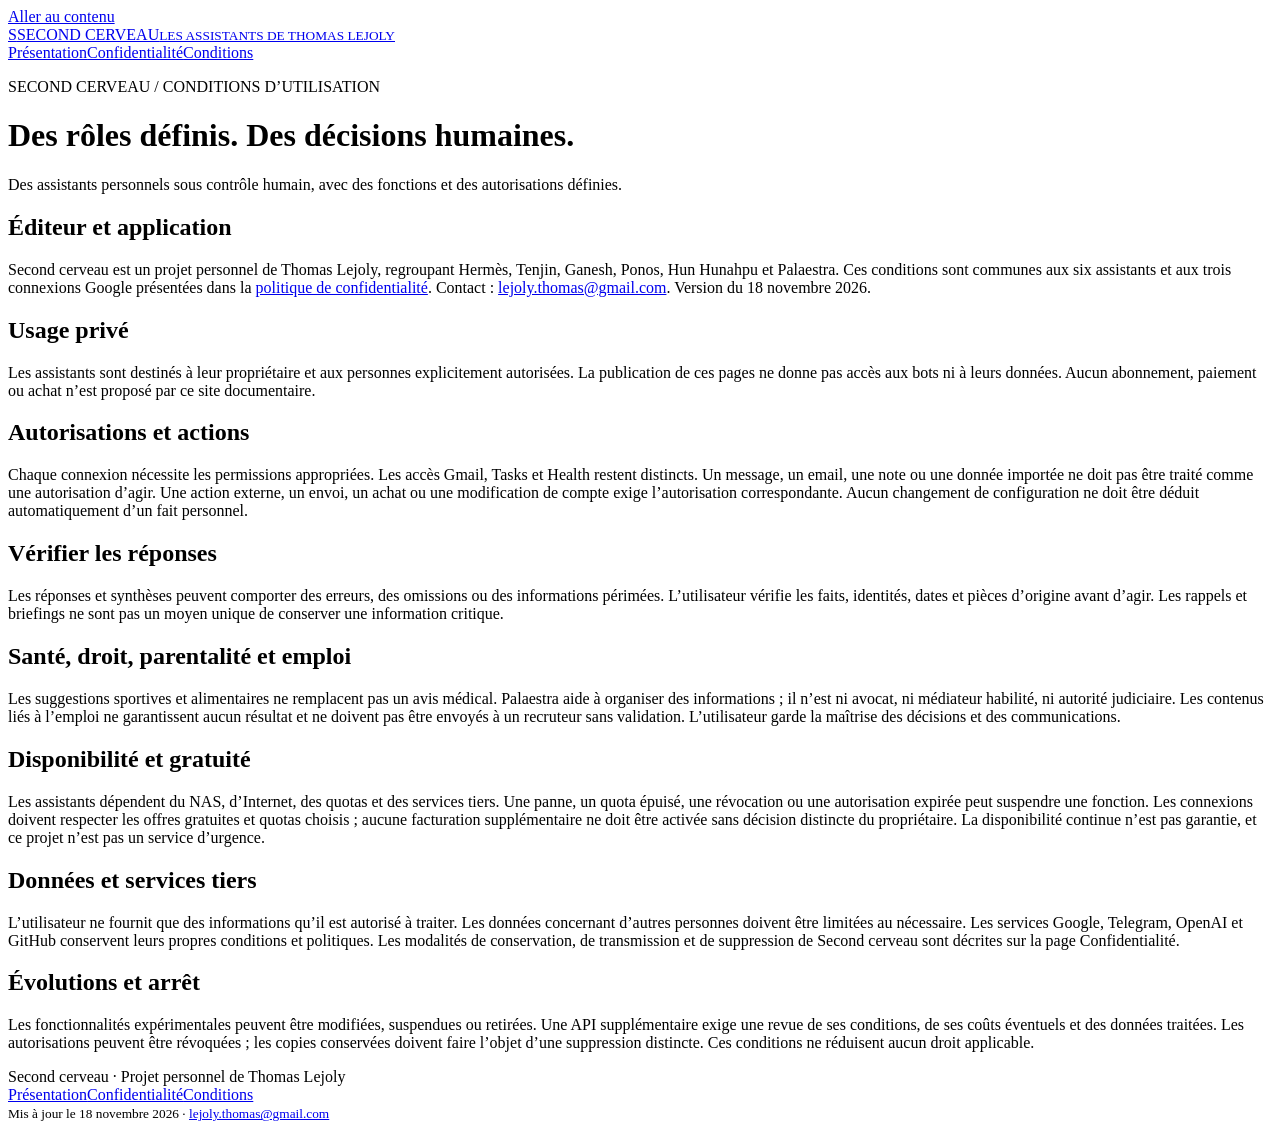
==== conditions.html @ e407645e "Publier les pages communes Second cerveau" ====
<!doctype html><html lang="fr"><head><meta charset="utf-8"><meta name="viewport" content="width=device-width,initial-scale=1"><meta name="description" content="Second cerveau : les assistants personnels de Thomas Lejoly, leurs connexions et leur politique de données."><title>Conditions d’utilisation — Second cerveau</title><link rel="stylesheet" href="style.css"></head><body><a class="skip" href="#contenu">Aller au contenu</a><header><a class="brand" href="index.html"><span class="mark">S</span><span>SECOND CERVEAU<small>LES ASSISTANTS DE THOMAS LEJOLY</small></span></a><nav aria-label="Navigation principale"><a href="index.html">Présentation</a><a href="confidentialite.html">Confidentialité</a><a href="conditions.html" aria-current="page">Conditions</a></nav></header><main id="contenu"><p class="eyebrow">SECOND CERVEAU / CONDITIONS D’UTILISATION</p><h1>Des rôles définis. Des décisions humaines.</h1><p class="lead">Des assistants personnels sous contrôle humain, avec des fonctions et des autorisations définies.</p>
<h2>Éditeur et application</h2><p>Second cerveau est un projet personnel de Thomas Lejoly, regroupant Hermès, Tenjin, Ganesh, Ponos, Hun Hunahpu et Palaestra. Ces conditions sont communes aux six assistants et aux trois connexions Google présentées dans la <a href="confidentialite.html">politique de confidentialité</a>. Contact : <a href="mailto:lejoly.thomas@gmail.com">lejoly.thomas@gmail.com</a>. Version du 18 novembre 2026.</p>
<h2>Usage privé</h2><p>Les assistants sont destinés à leur propriétaire et aux personnes explicitement autorisées. La publication de ces pages ne donne pas accès aux bots ni à leurs données. Aucun abonnement, paiement ou achat n’est proposé par ce site documentaire.</p>
<h2>Autorisations et actions</h2><p>Chaque connexion nécessite les permissions appropriées. Les accès Gmail, Tasks et Health restent distincts. Un message, un email, une note ou une donnée importée ne doit pas être traité comme une autorisation d’agir. Une action externe, un envoi, un achat ou une modification de compte exige l’autorisation correspondante. Aucun changement de configuration ne doit être déduit automatiquement d’un fait personnel.</p>
<h2>Vérifier les réponses</h2><p>Les réponses et synthèses peuvent comporter des erreurs, des omissions ou des informations périmées. L’utilisateur vérifie les faits, identités, dates et pièces d’origine avant d’agir. Les rappels et briefings ne sont pas un moyen unique de conserver une information critique.</p>
<h2>Santé, droit, parentalité et emploi</h2><p>Les suggestions sportives et alimentaires ne remplacent pas un avis médical. Palaestra aide à organiser des informations ; il n’est ni avocat, ni médiateur habilité, ni autorité judiciaire. Les contenus liés à l’emploi ne garantissent aucun résultat et ne doivent pas être envoyés à un recruteur sans validation. L’utilisateur garde la maîtrise des décisions et des communications.</p>
<h2>Disponibilité et gratuité</h2><p>Les assistants dépendent du NAS, d’Internet, des quotas et des services tiers. Une panne, un quota épuisé, une révocation ou une autorisation expirée peut suspendre une fonction. Les connexions doivent respecter les offres gratuites et quotas choisis ; aucune facturation supplémentaire ne doit être activée sans décision distincte du propriétaire. La disponibilité continue n’est pas garantie, et ce projet n’est pas un service d’urgence.</p>
<h2>Données et services tiers</h2><p>L’utilisateur ne fournit que des informations qu’il est autorisé à traiter. Les données concernant d’autres personnes doivent être limitées au nécessaire. Les services Google, Telegram, OpenAI et GitHub conservent leurs propres conditions et politiques. Les modalités de conservation, de transmission et de suppression de Second cerveau sont décrites sur la page Confidentialité.</p>
<h2>Évolutions et arrêt</h2><p>Les fonctionnalités expérimentales peuvent être modifiées, suspendues ou retirées. Une API supplémentaire exige une revue de ses conditions, de ses coûts éventuels et des données traitées. Les autorisations peuvent être révoquées ; les copies conservées doivent faire l’objet d’une suppression distincte. Ces conditions ne réduisent aucun droit applicable.</p></main><footer><span>Second cerveau · Projet personnel de Thomas Lejoly</span><nav aria-label="Pied de page"><a href="index.html">Présentation</a><a href="confidentialite.html">Confidentialité</a><a href="conditions.html" aria-current="page">Conditions</a></nav><small>Mis à jour le 18 novembre 2026 · <a href="mailto:lejoly.thomas@gmail.com">lejoly.thomas@gmail.com</a></small></footer></body></html>
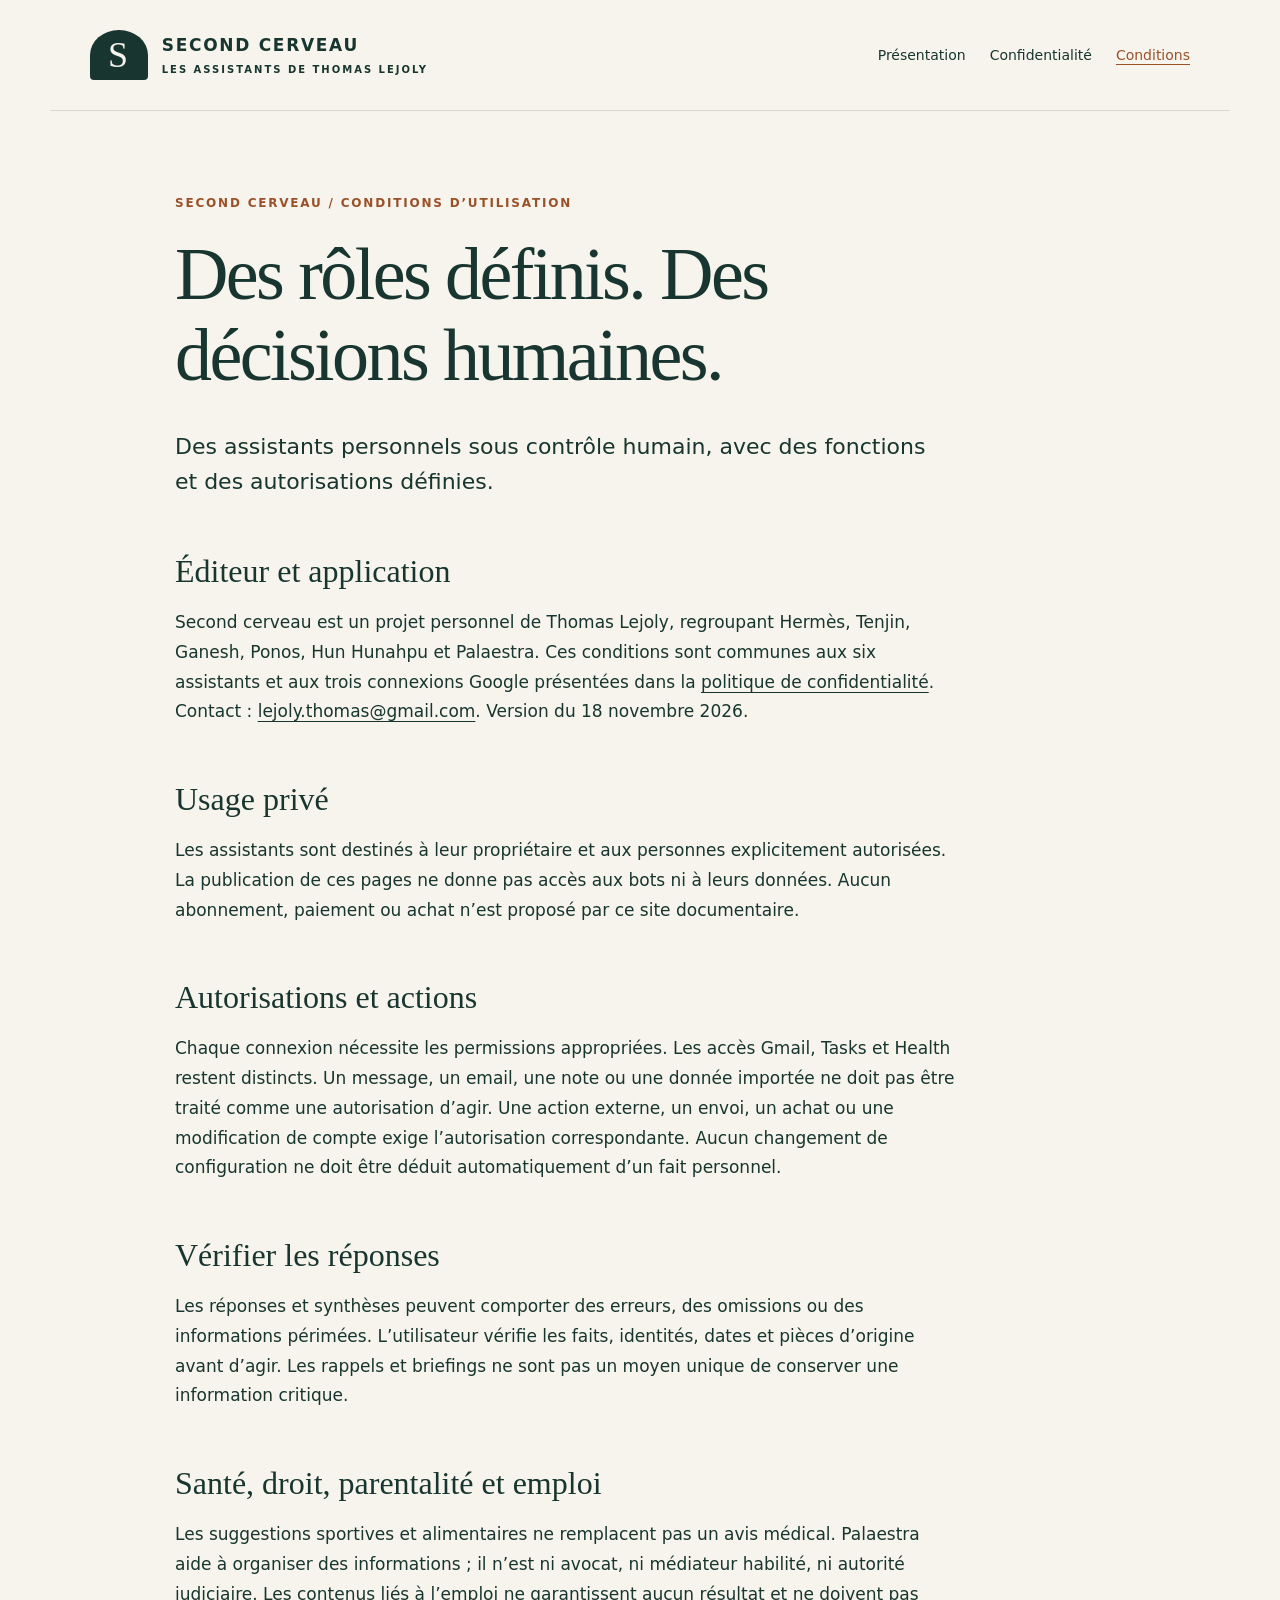
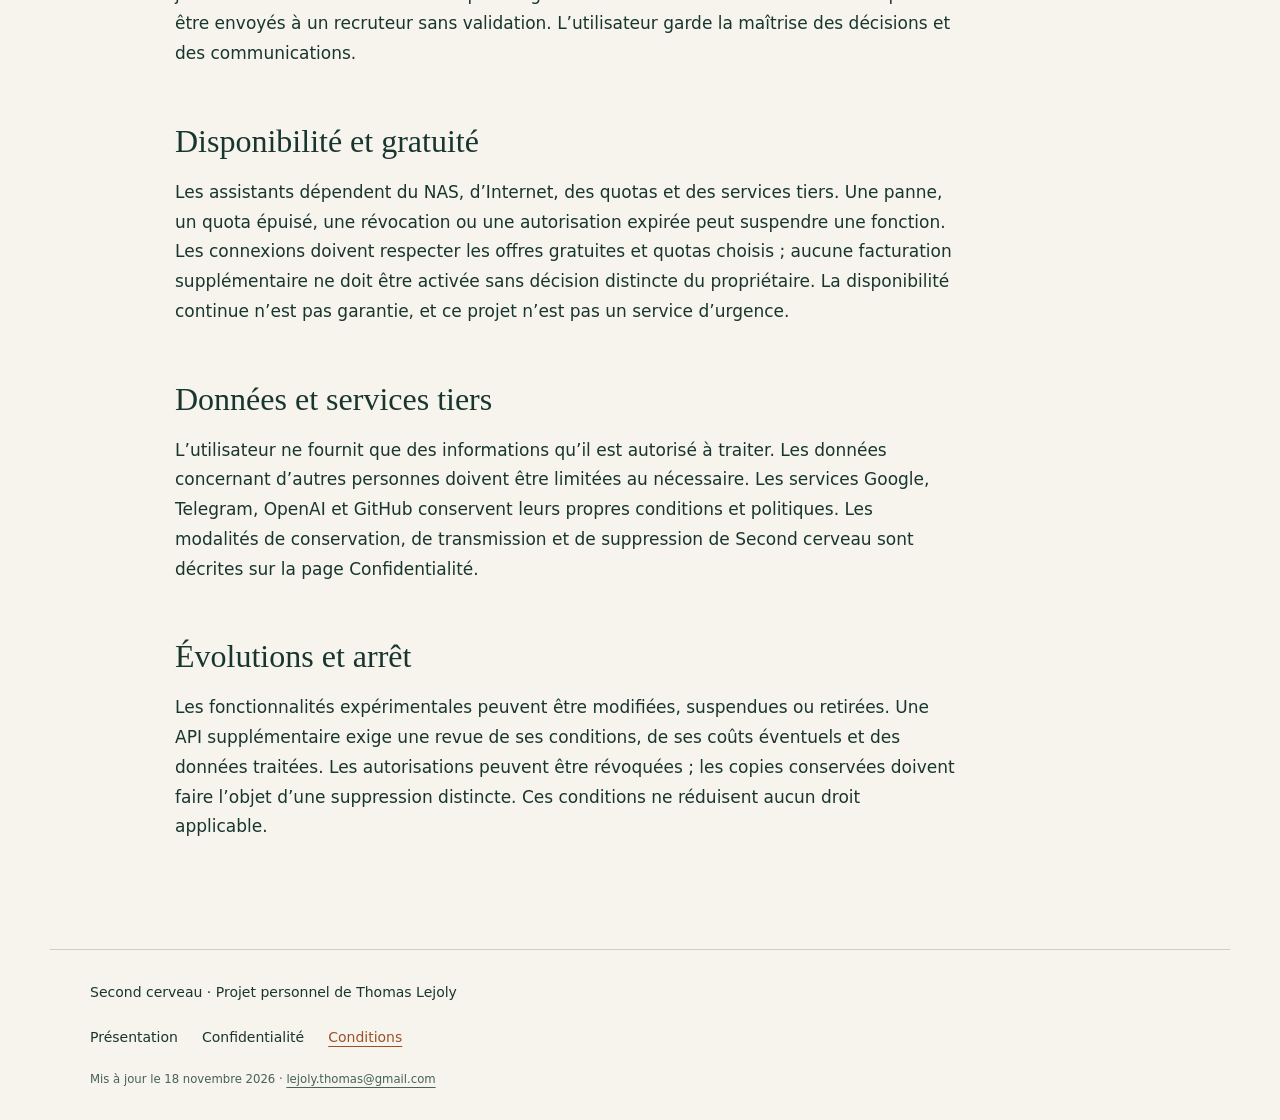
==== commit 1f511bc6: "Publier les pages communes Second cerveau" ====
--- a/conditions.html
+++ b/conditions.html
@@ -1,4 +1,4 @@
-<!doctype html><html lang="fr"><head><meta charset="utf-8"><meta name="viewport" content="width=device-width,initial-scale=1"><meta name="description" content="Second cerveau : les assistants personnels de Thomas Lejoly, leurs connexions et leur politique de données."><title>Conditions d’utilisation — Second cerveau</title><link rel="stylesheet" href="style.css"></head><body><a class="skip" href="#contenu">Aller au contenu</a><header><a class="brand" href="index.html"><span class="mark">S</span><span>SECOND CERVEAU<small>LES ASSISTANTS DE THOMAS LEJOLY</small></span></a><nav aria-label="Navigation principale"><a href="index.html">Présentation</a><a href="confidentialite.html">Confidentialité</a><a href="conditions.html" aria-current="page">Conditions</a></nav></header><main id="contenu"><p class="eyebrow">SECOND CERVEAU / CONDITIONS D’UTILISATION</p><h1>Des rôles définis. Des décisions humaines.</h1><p class="lead">Des assistants personnels sous contrôle humain, avec des fonctions et des autorisations définies.</p>
+<!doctype html><html lang="fr"><head><meta charset="utf-8"><meta name="viewport" content="width=device-width,initial-scale=1"><meta name="description" content="Second cerveau : les assistants personnels de Thomas Lejoly, leurs connexions et leur politique de données."><title>Conditions d’utilisation — Second cerveau</title><meta name="google-site-verification" content="UJwpdZyruiKi0QQBRNBdk_fA5FHV_o0WUust5MKIB34" /><link rel="stylesheet" href="style.css"></head><body><a class="skip" href="#contenu">Aller au contenu</a><header><a class="brand" href="index.html"><span class="mark">S</span><span>SECOND CERVEAU<small>LES ASSISTANTS DE THOMAS LEJOLY</small></span></a><nav aria-label="Navigation principale"><a href="index.html">Présentation</a><a href="confidentialite.html">Confidentialité</a><a href="conditions.html" aria-current="page">Conditions</a></nav></header><main id="contenu"><p class="eyebrow">SECOND CERVEAU / CONDITIONS D’UTILISATION</p><h1>Des rôles définis. Des décisions humaines.</h1><p class="lead">Des assistants personnels sous contrôle humain, avec des fonctions et des autorisations définies.</p>
 <h2>Éditeur et application</h2><p>Second cerveau est un projet personnel de Thomas Lejoly, regroupant Hermès, Tenjin, Ganesh, Ponos, Hun Hunahpu et Palaestra. Ces conditions sont communes aux six assistants et aux trois connexions Google présentées dans la <a href="confidentialite.html">politique de confidentialité</a>. Contact : <a href="mailto:lejoly.thomas@gmail.com">lejoly.thomas@gmail.com</a>. Version du 18 novembre 2026.</p>
 <h2>Usage privé</h2><p>Les assistants sont destinés à leur propriétaire et aux personnes explicitement autorisées. La publication de ces pages ne donne pas accès aux bots ni à leurs données. Aucun abonnement, paiement ou achat n’est proposé par ce site documentaire.</p>
 <h2>Autorisations et actions</h2><p>Chaque connexion nécessite les permissions appropriées. Les accès Gmail, Tasks et Health restent distincts. Un message, un email, une note ou une donnée importée ne doit pas être traité comme une autorisation d’agir. Une action externe, un envoi, un achat ou une modification de compte exige l’autorisation correspondante. Aucun changement de configuration ne doit être déduit automatiquement d’un fait personnel.</p>
--- a/style.css
+++ b/style.css
@@ -0,0 +1 @@
+:root{color-scheme:light;--ink:#18362f;--paper:#f6f4ec;--accent:#9a5129}*{box-sizing:border-box}body{margin:0;background:var(--paper);color:var(--ink);font:17px/1.75 system-ui,sans-serif}a{color:inherit;text-underline-offset:4px}header,footer{max-width:1180px;margin:auto;padding:30px 40px}header{display:flex;align-items:center;justify-content:space-between;border-bottom:1px solid #18362f25;gap:25px}.brand{display:flex;gap:14px;align-items:center;text-decoration:none;font-weight:750;letter-spacing:.1em}.brand small{display:block;font-size:10px;letter-spacing:.2em}.mark{background:var(--ink);color:var(--paper);font:36px Georgia,serif;padding:4px 18px;border-radius:50% 50% 4px 4px}nav{display:flex;flex-wrap:wrap;gap:24px;font-size:14px}nav a{text-decoration:none}nav a[aria-current]{color:var(--accent);text-decoration:underline}main{max-width:1010px;margin:auto;padding:70px 40px 90px}h1{font:clamp(42px,6vw,74px)/1.1 Georgia,serif;max-width:850px;letter-spacing:-.035em;margin:20px 0 32px}h2{font:32px/1.25 Georgia,serif;margin:52px 0 16px}h3{font-size:22px;margin:10px 0}p,li{max-width:780px}.lead{font-size:22px;line-height:1.6;max-width:760px}.eyebrow,.label,.number{font-size:12px;font-weight:700;letter-spacing:.15em;color:var(--accent)}.label{margin-top:30px;border-top:1px solid #18362f30;padding-top:20px}.grid{display:grid;grid-template-columns:repeat(3,1fr);gap:30px}.grid section{border-top:2px solid var(--ink);padding-top:20px}.grid p{font-size:16px}aside{background:#e7eadd;border-left:3px solid var(--ink);padding:24px 30px;margin-top:40px}aside p{margin-bottom:0}footer{border-top:1px solid #18362f30;font-size:14px}footer nav{margin:20px 0}footer small{display:block;color:#466259}.skip{position:absolute;left:12px;top:-100px;background:white;padding:10px}.skip:focus{top:0}a:focus-visible{outline:3px solid var(--accent);outline-offset:5px}@media(max-width:700px){header{align-items:flex-start;flex-direction:column}header,footer{padding:24px}main{padding:42px 24px 60px}.grid{grid-template-columns:1fr;gap:24px}nav{gap:18px}.lead{font-size:20px}h2{font-size:28px}}
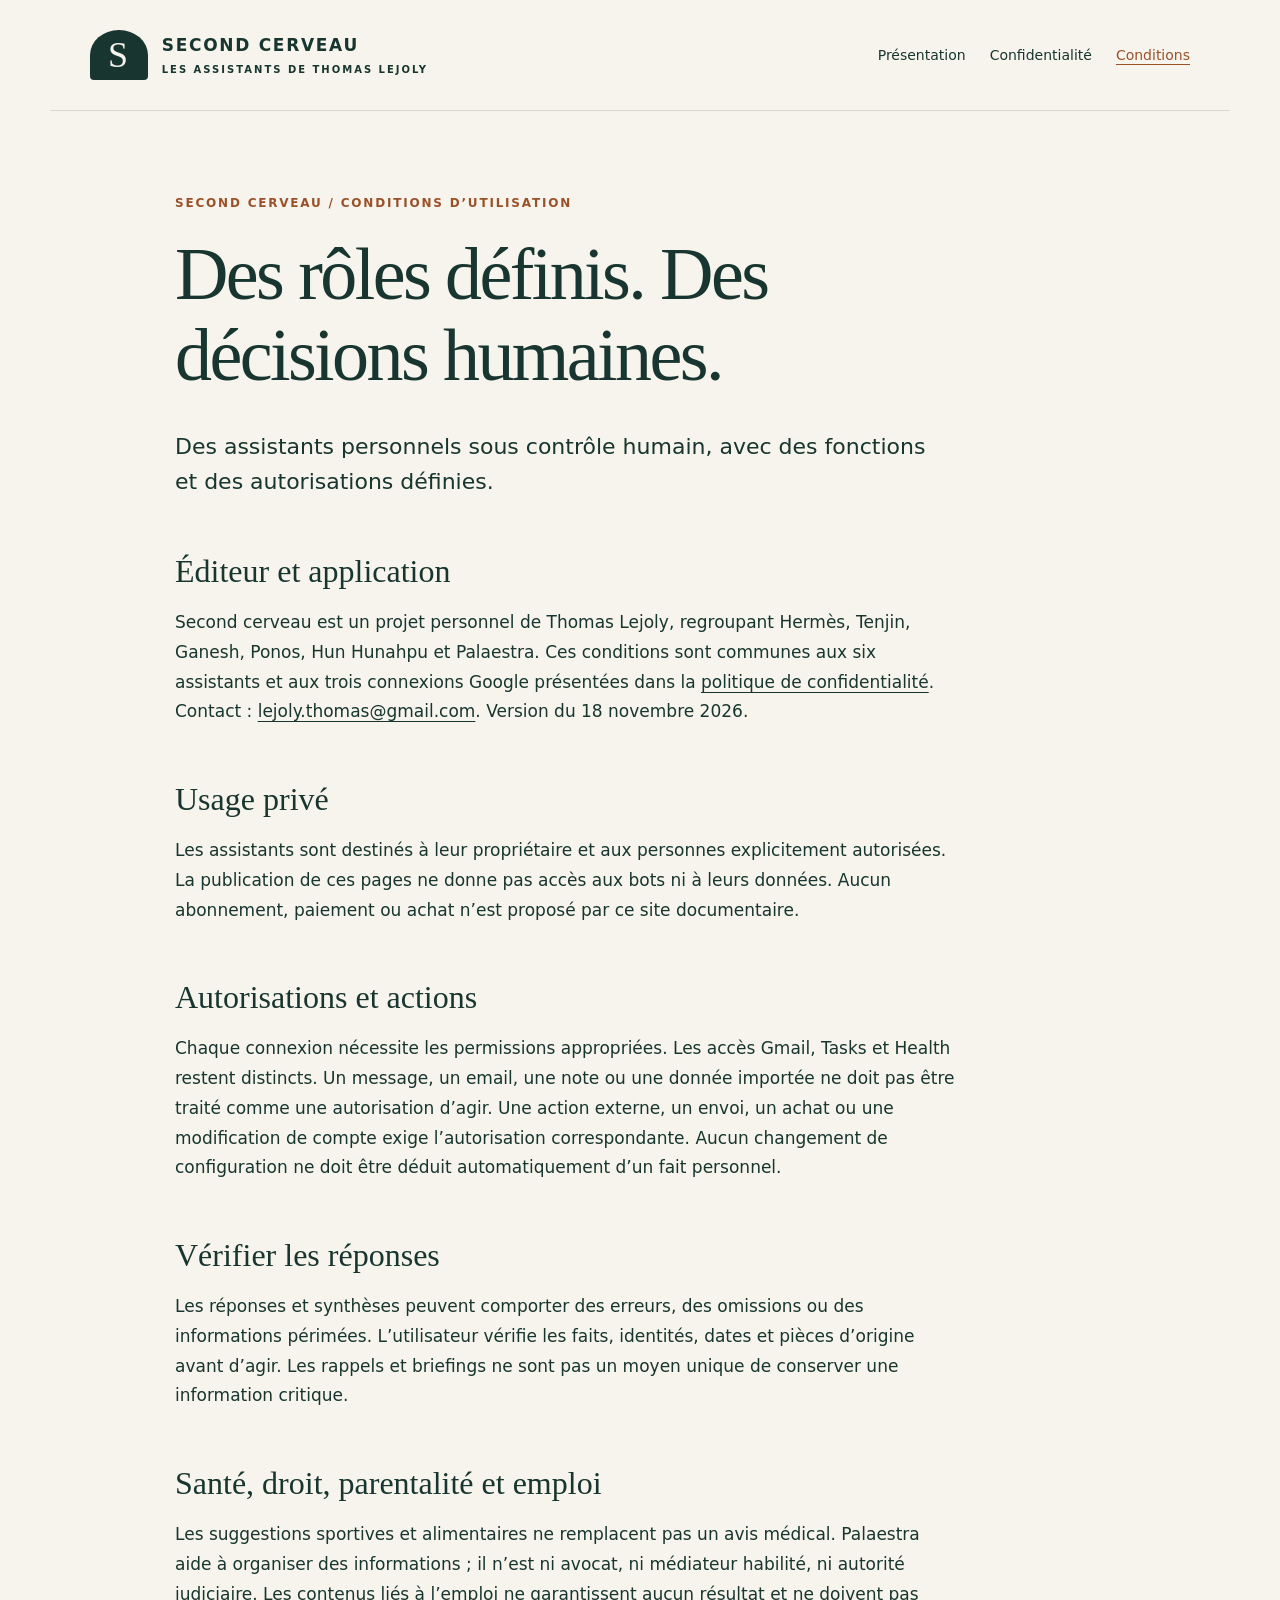
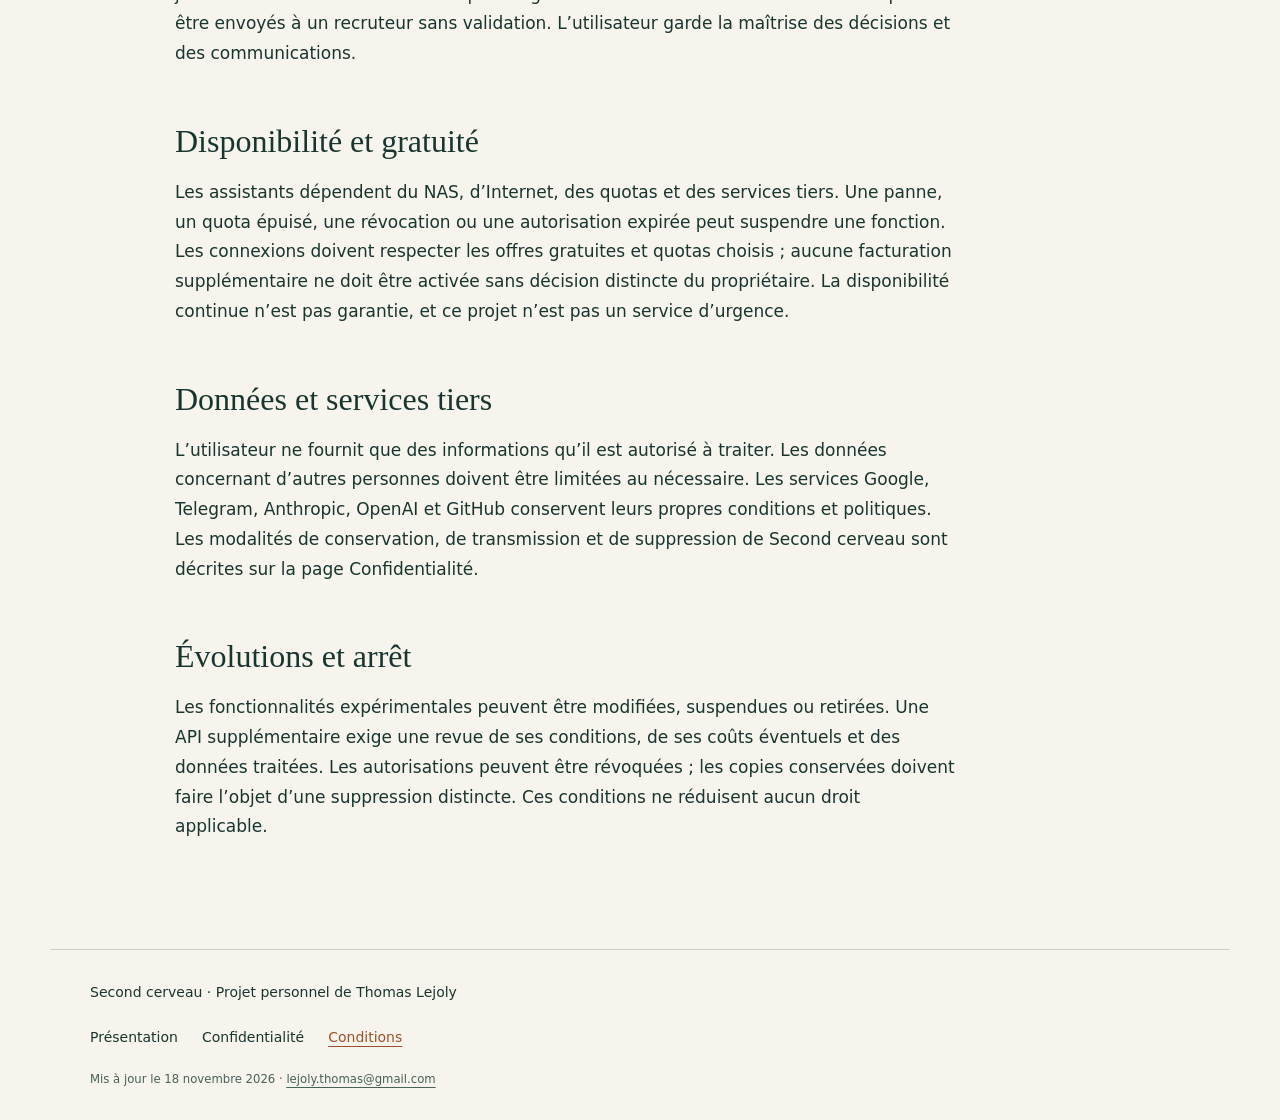
==== commit a4408199: "Publier les pages communes Second cerveau" ====
--- a/conditions.html
+++ b/conditions.html
@@ -5,5 +5,5 @@
 <h2>Vérifier les réponses</h2><p>Les réponses et synthèses peuvent comporter des erreurs, des omissions ou des informations périmées. L’utilisateur vérifie les faits, identités, dates et pièces d’origine avant d’agir. Les rappels et briefings ne sont pas un moyen unique de conserver une information critique.</p>
 <h2>Santé, droit, parentalité et emploi</h2><p>Les suggestions sportives et alimentaires ne remplacent pas un avis médical. Palaestra aide à organiser des informations ; il n’est ni avocat, ni médiateur habilité, ni autorité judiciaire. Les contenus liés à l’emploi ne garantissent aucun résultat et ne doivent pas être envoyés à un recruteur sans validation. L’utilisateur garde la maîtrise des décisions et des communications.</p>
 <h2>Disponibilité et gratuité</h2><p>Les assistants dépendent du NAS, d’Internet, des quotas et des services tiers. Une panne, un quota épuisé, une révocation ou une autorisation expirée peut suspendre une fonction. Les connexions doivent respecter les offres gratuites et quotas choisis ; aucune facturation supplémentaire ne doit être activée sans décision distincte du propriétaire. La disponibilité continue n’est pas garantie, et ce projet n’est pas un service d’urgence.</p>
-<h2>Données et services tiers</h2><p>L’utilisateur ne fournit que des informations qu’il est autorisé à traiter. Les données concernant d’autres personnes doivent être limitées au nécessaire. Les services Google, Telegram, OpenAI et GitHub conservent leurs propres conditions et politiques. Les modalités de conservation, de transmission et de suppression de Second cerveau sont décrites sur la page Confidentialité.</p>
+<h2>Données et services tiers</h2><p>L’utilisateur ne fournit que des informations qu’il est autorisé à traiter. Les données concernant d’autres personnes doivent être limitées au nécessaire. Les services Google, Telegram, Anthropic, OpenAI et GitHub conservent leurs propres conditions et politiques. Les modalités de conservation, de transmission et de suppression de Second cerveau sont décrites sur la page Confidentialité.</p>
 <h2>Évolutions et arrêt</h2><p>Les fonctionnalités expérimentales peuvent être modifiées, suspendues ou retirées. Une API supplémentaire exige une revue de ses conditions, de ses coûts éventuels et des données traitées. Les autorisations peuvent être révoquées ; les copies conservées doivent faire l’objet d’une suppression distincte. Ces conditions ne réduisent aucun droit applicable.</p></main><footer><span>Second cerveau · Projet personnel de Thomas Lejoly</span><nav aria-label="Pied de page"><a href="index.html">Présentation</a><a href="confidentialite.html">Confidentialité</a><a href="conditions.html" aria-current="page">Conditions</a></nav><small>Mis à jour le 18 novembre 2026 · <a href="mailto:lejoly.thomas@gmail.com">lejoly.thomas@gmail.com</a></small></footer></body></html>
